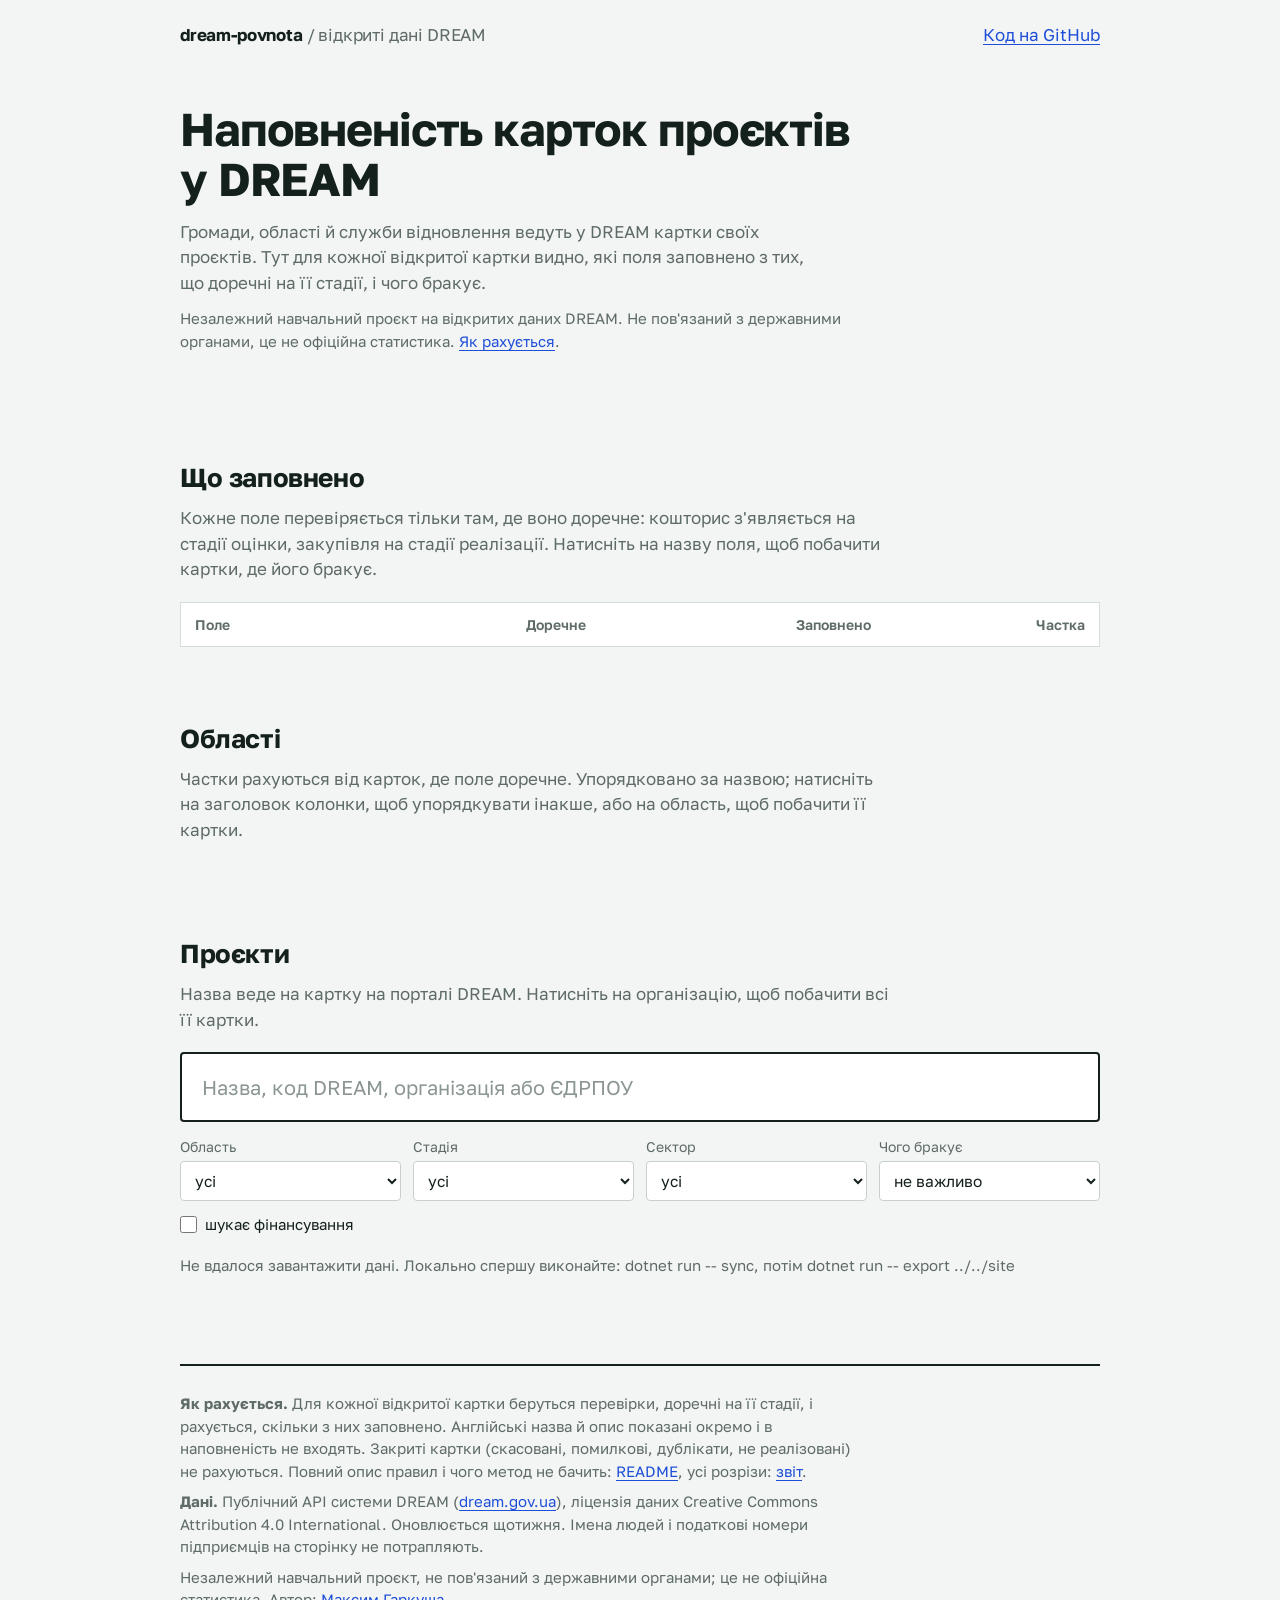
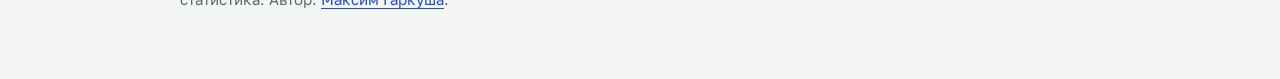
==== site/index.html @ c7560c3a "Add the page with field checks, regions and a searchable project list" ====
<!doctype html>
<html lang="uk">
<head>
<meta charset="utf-8">
<meta name="viewport" content="width=device-width, initial-scale=1">
<title>dream-povnota: наповненість карток проєктів у DREAM</title>
<meta name="description" content="Які поля заповнено в картках проєктів відновлення в системі DREAM: за стадіями, областями, секторами й організаціями. Незалежний проєкт на відкритих даних.">
<link rel="icon" href="data:image/svg+xml,%3Csvg xmlns='http://www.w3.org/2000/svg' viewBox='0 0 32 32'%3E%3Crect width='32' height='32' rx='4' fill='%2314201c'/%3E%3Crect x='5' y='9' width='22' height='4' fill='%23fff'/%3E%3Crect x='5' y='15' width='16' height='4' fill='%23fff'/%3E%3Crect x='5' y='21' width='9' height='4' fill='%23f2b705'/%3E%3C/svg%3E">
<link rel="preconnect" href="https://fonts.googleapis.com">
<link rel="preconnect" href="https://fonts.gstatic.com" crossorigin>
<link href="https://fonts.googleapis.com/css2?family=Golos+Text:wght@400;500;600;700&family=IBM+Plex+Mono:wght@400;500&display=swap" rel="stylesheet">
<style>
:root {
  --paper: #f3f5f4;
  --card: #ffffff;
  --ink: #14201c;
  --muted: #5e6b66;
  --line: #d5dbd8;
  --amber: #f2b705;
  --amber-soft: #fdf3cf;
  --blue: #1f4fd8;
  --off: #c9d0cc;
  --track: #e6eae8;
}
* { box-sizing: border-box; }
html { -webkit-text-size-adjust: 100%; }
body {
  margin: 0;
  background: var(--paper);
  color: var(--ink);
  font: 400 17px/1.5 "Golos Text", system-ui, sans-serif;
}
a { color: var(--blue); text-underline-offset: 3px; }
a:focus-visible, button:focus-visible, input:focus-visible, select:focus-visible {
  outline: 3px solid var(--blue);
  outline-offset: 2px;
}
.code { font-family: "IBM Plex Mono", ui-monospace, monospace; font-size: .92em; }
.wrap { max-width: 960px; margin: 0 auto; padding: 0 20px; }

header.top { display: flex; justify-content: space-between; align-items: baseline; padding: 22px 0 0; }
.mark { font-weight: 700; letter-spacing: -.01em; }
.mark i { font-style: normal; color: var(--muted); font-weight: 400; }

h1 { font-size: clamp(30px, 5.2vw, 46px); line-height: 1.1; letter-spacing: -.025em; font-weight: 700; margin: 56px 0 14px; max-width: 17em; }
.lead { color: var(--muted); max-width: 38em; margin: 0 0 12px; }
.note { color: var(--muted); font-size: 15px; max-width: 46em; margin: 0 0 8px; }

.link {
  font: inherit; color: var(--blue); background: none; border: 0; padding: 0; margin: 0;
  text-align: left; text-decoration: underline; text-underline-offset: 3px; cursor: pointer;
}

.figures { display: grid; grid-template-columns: repeat(4, 1fr); gap: 8px; margin: 34px 0 0; }
.figure { background: var(--card); border: 1px solid var(--line); border-radius: 4px; padding: 14px 18px; }
.figure b { display: block; font-size: 30px; line-height: 1.15; letter-spacing: -.02em; font-variant-numeric: tabular-nums; }
.figure span { color: var(--muted); font-size: 14.5px; }

.stages { margin: 22px 0 0; }
.strip { display: flex; height: 14px; border-radius: 2px; overflow: hidden; gap: 2px; }
.strip i { display: block; min-width: 3px; }
.stage-legend { display: flex; flex-wrap: wrap; gap: 6px 20px; margin: 10px 0 0; padding: 0; list-style: none; font-size: 15px; }
.stage-legend li { display: inline-flex; align-items: center; gap: 7px; }
.stage-legend .num { color: var(--muted); font-variant-numeric: tabular-nums; }
.dot { width: 11px; height: 11px; border-radius: 2px; background: var(--off); flex: none; }
.s0 { background: #9aa6a1; } .s1 { background: #6b7a74; } .s2 { background: #3e4c46; } .s3 { background: #14201c; } .s4 { background: #f2b705; }

section.block { margin: 72px 0 0; }
h2 { font-size: 26px; letter-spacing: -.015em; margin: 0 0 8px; }
section.block > p { color: var(--muted); max-width: 42em; margin: 0 0 20px; }
.tablewrap { overflow-x: auto; }
table { border-collapse: collapse; width: 100%; background: var(--card); border: 1px solid var(--line); font-size: 15.5px; }
th, td { text-align: left; padding: 11px 14px; border-bottom: 1px solid var(--line); vertical-align: top; }
th { font-weight: 600; font-size: 14px; color: var(--muted); }
td.num, th.num { text-align: right; font-variant-numeric: tabular-nums; white-space: nowrap; }
tr:last-child td { border-bottom: 0; }
tr.group th { background: var(--paper); color: var(--ink); font-size: 14px; padding-top: 9px; padding-bottom: 9px; }
tr.group th span { color: var(--muted); font-weight: 400; }
.why { color: var(--muted); font-size: 14px; margin-top: 2px; max-width: 34em; }

.share { display: flex; align-items: center; gap: 10px; justify-content: flex-end; white-space: nowrap; }
.meter { width: 120px; height: 8px; background: var(--track); border-radius: 2px; overflow: hidden; flex: none; }
.meter i { display: block; height: 100%; background: var(--ink); }
.share b { font-weight: 500; min-width: 3.4em; text-align: right; font-variant-numeric: tabular-nums; }

th.sortable { padding: 0; }
th.sortable button {
  font: inherit; color: inherit; background: none; border: 0; cursor: pointer;
  width: 100%; padding: 11px 8px; text-align: inherit;
}
th.sortable:first-child button { padding-left: 14px; }
th[aria-sort="ascending"] button::after { content: " ↑"; }
th[aria-sort="descending"] button::after { content: " ↓"; }
#regions td.num { padding-left: 8px; padding-right: 8px; }
#regions td:first-child { white-space: nowrap; }
/* на вузькому екрані таблиця прокручується, а назва області лишається на місці */
#regions td:first-child, #regions th:first-child { position: sticky; left: 0; background: var(--card); }

.search { position: relative; }
.search input {
  width: 100%;
  font: inherit;
  font-size: 20px;
  padding: 18px 20px;
  border: 2px solid var(--ink);
  border-radius: 4px;
  background: var(--card);
  color: var(--ink);
}
.search input::placeholder { color: #8b9692; }
.filters { display: grid; grid-template-columns: repeat(4, 1fr); gap: 10px 12px; margin: 14px 0 0; }
.filters label { display: grid; gap: 4px; font-size: 14px; color: var(--muted); }
.filters select {
  font: inherit; font-size: 15.5px; color: var(--ink); background: var(--card);
  border: 1px solid var(--off); border-radius: 4px; padding: 9px 10px; width: 100%;
}
.toggles { display: flex; flex-wrap: wrap; align-items: center; gap: 8px 18px; margin: 12px 0 0; font-size: 15px; }
.toggles label { display: inline-flex; gap: 8px; align-items: center; cursor: pointer; }
.toggles input { width: 17px; height: 17px; accent-color: var(--ink); margin: 0; }
.chip { display: inline-flex; align-items: center; gap: 8px; background: var(--amber-soft); border-left: 4px solid var(--amber); padding: 4px 6px 4px 10px; font-size: 15px; }
.chip button { font: inherit; background: none; border: 0; cursor: pointer; color: var(--muted); padding: 0 4px; font-size: 18px; line-height: 1; }

#status { margin: 18px 0 8px; color: var(--muted); font-size: 15px; min-height: 1.5em; }
#list td.title { width: 50%; }
#list td.title a { font-weight: 500; line-height: 1.3; }
#list .org { display: block; margin-top: 4px; font-size: 14px; color: var(--muted); }
#list .org .link { color: var(--muted); }
#list .code { color: var(--muted); font-size: 13px; white-space: nowrap; }
.tags { display: flex; flex-wrap: wrap; gap: 4px; }
.tag { background: var(--amber-soft); padding: 1px 7px; border-radius: 3px; font-size: 14px; white-space: nowrap; }
.tag.en { background: var(--track); color: var(--muted); }
.done { color: var(--muted); font-size: 14px; }
.more { margin: 14px 0 0; }
.more button {
  font: inherit; font-size: 15.5px; background: var(--card); color: var(--ink);
  border: 2px solid var(--ink); border-radius: 4px; padding: 9px 18px; cursor: pointer;
}

footer { margin: 80px 0 0; padding: 26px 0 60px; border-top: 2px solid var(--ink); color: var(--muted); font-size: 15px; }
footer p { margin: 0 0 8px; max-width: 46em; }

@media (max-width: 760px) {
  .figures { grid-template-columns: repeat(2, 1fr); }
  .filters { grid-template-columns: repeat(2, 1fr); }
  .meter { width: 64px; }
}
@media (max-width: 640px) {
  body { font-size: 16px; }
  .mark i { display: none; }
  h1 { margin-top: 40px; }
  .figure b { font-size: 25px; }
  .search input { font-size: 18px; padding: 15px 16px; }
  /* перелік проєктів на телефоні: кожен рядок стає блоком, без горизонтальної прокрутки */
  #list, #list tbody, #list tr, #list td { display: block; width: auto; }
  #list thead { display: none; }
  #list tr { border-bottom: 1px solid var(--line); padding: 12px 14px; }
  #list tr:last-child { border-bottom: 0; }
  #list td { border: 0; padding: 0; }
  #list td.title { width: auto; margin-bottom: 6px; }
  #list td.meta { display: inline; color: var(--muted); font-size: 14px; }
  #list td.meta + td.meta::before { content: " · "; }
  #list td.num { text-align: left; }
  #list td.missing { margin-top: 8px; }
  #list td.score::before { content: "заповнено "; }
  /* таблиця полів: назва з поясненням на всю ширину, числа рядком нижче */
  #checks-table thead { display: none; }
  #checks-table tr:not(.group) { display: grid; grid-template-columns: auto 1fr; gap: 6px 14px; padding: 12px 14px; border-bottom: 1px solid var(--line); }
  #checks-table td { border: 0; padding: 0; }
  #checks-table td:first-child, #checks-table td:last-child { grid-column: 1 / -1; }
  #checks-table td[data-label]::before { content: attr(data-label) " "; color: var(--muted); font-size: 14px; }
  #checks-table td.num { text-align: left; }
  #checks-table .share { justify-content: flex-start; }
  #checks-table .meter { width: 160px; }
}
</style>
</head>
<body>
<div class="wrap">

<header class="top">
  <div class="mark">dream-povnota <i>/ відкриті дані DREAM</i></div>
  <a href="https://github.com/maksym-garkusha/dream-povnota">Код на GitHub</a>
</header>

<main>
  <h1>Наповненість карток проєктів у&nbsp;DREAM</h1>
  <p class="lead">Громади, області й служби відновлення ведуть у DREAM картки своїх проєктів. Тут для кожної відкритої картки видно, які поля заповнено з тих, що доречні на її стадії, і чого бракує.</p>
  <p class="note"><span id="snapshot"></span>Незалежний навчальний проєкт на відкритих даних DREAM. Не пов'язаний з державними органами, це не офіційна статистика. <a href="https://github.com/maksym-garkusha/dream-povnota#як-рахується">Як рахується</a>.</p>

  <div class="figures" id="figures" aria-live="polite"></div>
  <div class="stages" id="stages"></div>

  <section class="block" id="checks-block">
    <h2>Що заповнено</h2>
    <p>Кожне поле перевіряється тільки там, де воно доречне: кошторис з'являється на стадії оцінки, закупівля на стадії реалізації. Натисніть на назву поля, щоб побачити картки, де його бракує.</p>
    <div class="tablewrap"><table id="checks-table">
      <thead><tr><th>Поле</th><th class="num">Доречне</th><th class="num">Заповнено</th><th class="num">Частка</th></tr></thead>
      <tbody id="checks"></tbody>
    </table></div>
  </section>

  <section class="block" id="regions-block">
    <h2>Області</h2>
    <p>Частки рахуються від карток, де поле доречне. Упорядковано за назвою; натисніть на заголовок колонки, щоб упорядкувати інакше, або на область, щоб побачити її картки.</p>
    <div class="tablewrap"><table id="regions">
      <thead><tr id="regions-head"></tr></thead>
      <tbody id="regions-body"></tbody>
    </table></div>
  </section>

  <section class="block" id="projects">
    <h2>Проєкти</h2>
    <p>Назва веде на картку на порталі DREAM. Натисніть на організацію, щоб побачити всі її картки.</p>
    <div class="search">
      <label for="q" hidden>Пошук</label>
      <input id="q" type="search" placeholder="Назва, код DREAM, організація або ЄДРПОУ" autocomplete="off" spellcheck="false" disabled>
    </div>
    <div class="filters">
      <label>Область <select id="f-region"><option value="">усі</option></select></label>
      <label>Стадія <select id="f-stage"><option value="">усі</option></select></label>
      <label>Сектор <select id="f-sector"><option value="">усі</option></select></label>
      <label>Чого бракує <select id="f-miss"><option value="">не важливо</option><option value="any">будь-чого, крім англійських полів</option></select></label>
    </div>
    <div class="toggles">
      <label><input type="checkbox" id="f-seek"> шукає фінансування</label>
      <span id="org-chip"></span>
    </div>

    <div id="status" role="status">Завантаження…</div>
    <div class="tablewrap"><table id="list" hidden>
      <thead><tr><th>Проєкт</th><th>Область</th><th>Стадія</th><th class="num">Заповнено</th><th>Бракує</th></tr></thead>
      <tbody id="rows"></tbody>
    </table></div>
    <div class="more" id="more" hidden><button type="button">Показати ще</button></div>
  </section>
</main>

<footer>
  <p><b>Як рахується.</b> Для кожної відкритої картки беруться перевірки, доречні на її стадії, і рахується, скільки з них заповнено. Англійські назва й опис показані окремо і в наповненість не входять. Закриті картки (скасовані, помилкові, дублікати, не реалізовані) не рахуються. Повний опис правил і чого метод не бачить: <a href="https://github.com/maksym-garkusha/dream-povnota#як-рахується">README</a>, усі розрізи: <a href="report.md">звіт</a>.</p>
  <p><b>Дані.</b> Публічний API системи DREAM (<a href="https://dream.gov.ua">dream.gov.ua</a>), ліцензія даних Creative Commons Attribution 4.0 International. Оновлюється щотижня. Імена людей і податкові номери підприємців на сторінку не потрапляють. <span id="generated"></span></p>
  <p>Незалежний навчальний проєкт, не пов'язаний з державними органами; це не офіційна статистика. Автор: <a href="https://github.com/maksym-garkusha">Максим Гаркуша</a>.</p>
</footer>

</div>
<script>
const DATA_VERSION = 1;
const PAGE = 50;
const PORTAL = 'https://dream.gov.ua/ua/project/';
// короткі позначки для колонки «Бракує»
const SHORT = {
  description: 'опис', location: 'місце', sector: 'сектор', documents: 'документи',
  duration: 'тривалість', purpose: 'мета', cost: 'кошторис', funding: 'джерело фінансування',
  procurement: 'закупівля', fresh: 'не оновлювалась рік', 'title-en': 'назва', 'description-en': 'опис'
};
const REGION_COLUMNS = ['sector', 'cost', 'funding', 'procurement', 'fresh', 'title-en'];
const REGION_SHORT = { sector: 'Сектор', cost: 'Кошторис', funding: 'Джерело фін.', procurement: 'Закупівля', fresh: 'Оновлення', 'title-en': 'Назва англ.' };

const $ = id => document.getElementById(id);
const input = $('q'), statusLine = $('status');
const filters = { region: $('f-region'), stage: $('f-stage'), sector: $('f-sector'), miss: $('f-miss') };
let D, projects = [], scoreMask = 0, checkIndex = {};
let state = {}, found = [], shown = 0;
let regionSort = { key: 'name', dir: 1 };

function esc(value) {
  return String(value ?? '').replace(/[&<>"]/g, ch => ({ '&': '&amp;', '<': '&lt;', '>': '&gt;', '"': '&quot;' }[ch]));
}
function num(n) { return n.toLocaleString('uk-UA'); }
function pct(x) { return (x * 100).toFixed(1).replace('.', ',') + '%'; }
function date(iso) { return iso ? iso.slice(0, 10).split('-').reverse().join('.') : ''; }
function bits(n) { let c = 0; for (; n; n &= n - 1) c++; return c; }
// регістр і апострофи (’ ʼ ' `) не впливають на пошук
function norm(text) {
  return String(text).toLowerCase().replace(/['’ʼ‘`]/g, '').replace(/\s+/g, ' ').trim();
}
function fullCode(code) { return code.startsWith('DREAM') ? code : 'DREAM-UA-' + code; }
function shortRegion(title) { return title.replace(/ область$/, '').replace('Автономна Республіка', 'АР'); }

function orgKey(i) { return D.orgs[i][0] || 'i' + i; }

// ---- стан у адресі: #q=...&region=74&stage=impl&sector=E&miss=cost&org=04412567&seek=1
const KEYS = ['q', 'region', 'stage', 'sector', 'miss', 'org', 'seek'];
function readHash() {
  const params = new URLSearchParams(location.hash.slice(1));
  const s = {};
  KEYS.forEach(k => { s[k] = params.get(k) || ''; });
  return s;
}
function writeHash() {
  const params = new URLSearchParams();
  KEYS.forEach(k => { if (state[k]) params.set(k, state[k]); });
  const hash = params.toString();
  history.replaceState(null, '', hash ? '#' + hash : location.pathname + location.search);
}

function matches(p, s, orgIndex) {
  if (s.region && D.regions[p.region].k !== s.region) return false;
  if (s.stage && D.stages[p.stage].k !== s.stage) return false;
  if (s.sector && D.sectors[p.sector].k !== s.sector) return false;
  if (s.seek && !p.seek) return false;
  if (orgIndex !== null && p.org !== orgIndex) return false;
  if (s.miss) {
    const missing = p.app & ~p.fil;
    if (s.miss === 'any') { if (!(missing & scoreMask)) return false; }
    else if (!(missing & (1 << checkIndex[s.miss]))) return false;
  }
  return true;
}

function filter() {
  const q = norm(state.q);
  let orgIndex = null;
  if (state.org) {
    orgIndex = state.org.startsWith('i') ? Number(state.org.slice(1)) : D.orgs.findIndex(o => o[0] === state.org);
    if (!(orgIndex >= 0 && orgIndex < D.orgs.length)) orgIndex = -1;
  }
  return projects.filter(p => matches(p, state, orgIndex) && (!q || p.key.includes(q)));
}

// англійські поля бракує майже в усіх картках, тому вони однією приглушеною позначкою
function missingTags(p) {
  const tags = [], english = [];
  D.checks.forEach((c, i) => {
    if (!(p.app >> i & 1) || (p.fil >> i & 1)) return;
    if (c.score) tags.push(`<span class="tag">${esc(SHORT[c.c] || c.t)}</span>`);
    else english.push(SHORT[c.c] || c.t);
  });
  if (english.length) tags.push(`<span class="tag en">англ.: ${esc(english.join(', '))}</span>`);
  return tags.length ? `<span class="tags">${tags.join('')}</span>` : '<span class="done">усе заповнено</span>';
}

function row(p) {
  const org = D.orgs[p.org];
  const code = fullCode(p.code);
  return `<tr><td class="title"><a href="${PORTAL}${esc(code)}/profile" target="_blank" rel="noopener">${esc(p.title || code)}</a>` +
    `<span class="org"><button type="button" class="link" data-org="${esc(orgKey(p.org))}">${esc(org[1])}</button>` +
    `${org[0] ? ` <span class="code">${esc(org[0])}</span>` : ''}</span></td>` +
    `<td class="meta">${esc(shortRegion(D.regions[p.region].t))}</td>` +
    `<td class="meta">${esc(D.stages[p.stage].t)}</td>` +
    `<td class="num meta score">${bits(p.fil & scoreMask)} з ${bits(p.app & scoreMask)}</td>` +
    `<td class="missing">${missingTags(p)}</td></tr>`;
}

function renderList(reset) {
  if (reset) { found = filter(); shown = 0; $('rows').innerHTML = ''; }
  const next = found.slice(shown, shown + PAGE);
  $('rows').insertAdjacentHTML('beforeend', next.map(row).join(''));
  shown += next.length;
  $('list').hidden = found.length === 0;
  $('more').hidden = shown >= found.length;
  statusLine.textContent = found.length === 0
    ? 'Нічого не знайдено. Спробуйте частину назви або приберіть якийсь фільтр.'
    : found.length === projects.length
      ? `Усі ${num(found.length)} відкритих проєктів, показано ${num(shown)}.`
      : `Знайдено ${num(found.length)}, показано ${num(shown)}.`;
}

function renderOrgChip() {
  const chip = $('org-chip');
  if (!state.org) { chip.innerHTML = ''; return; }
  const i = state.org.startsWith('i') ? Number(state.org.slice(1)) : D.orgs.findIndex(o => o[0] === state.org);
  const name = D.orgs[i] ? D.orgs[i][1] : state.org;
  chip.innerHTML = `<span class="chip">Організація: ${esc(name)} <button type="button" aria-label="Прибрати фільтр за організацією">×</button></span>`;
  chip.querySelector('button').addEventListener('click', () => update({ org: '' }));
}

function syncControls() {
  input.value = state.q;
  Object.entries(filters).forEach(([k, el]) => { el.value = state[k]; if (el.value !== state[k]) { el.value = ''; state[k] = ''; } });
  $('f-seek').checked = !!state.seek;
  renderOrgChip();
}

function update(change, { scroll } = {}) {
  Object.assign(state, change);
  syncControls();
  writeHash();
  renderList(true);
  if (scroll) $('projects').scrollIntoView({ behavior: 'smooth', block: 'start' });
}

// ---- верхні блоки
function renderFigures() {
  const c = D.counts;
  const fig = (value, label) => `<div class="figure"><b>${value}</b><span>${label}</span></div>`;
  $('figures').innerHTML =
    fig(num(c.open), 'відкритих проєктів') +
    fig(pct(D.all.avg), 'середня наповненість') +
    fig(num(c.orgs), 'організацій ведуть картки') +
    fig(num(c.seeking), `шукають фінансування, з них ${num(c.seekingEn)} з назвою англійською`);

  const total = D.stages.reduce((s, x) => s + x.n, 0);
  $('stages').innerHTML =
    `<div class="strip" aria-hidden="true">${D.stages.map((s, i) => `<i class="s${i}" style="flex:${s.n / total}"></i>`).join('')}</div>` +
    `<ul class="stage-legend">${D.stages.map((s, i) =>
      `<li><span class="dot s${i}"></span><button type="button" class="link" data-stage="${s.k}">${esc(s.t)}</button> <span class="num">${num(s.n)}</span></li>`).join('')}</ul>`;
}

function shareCell(tally) {
  if (!tally[0]) return '<td class="num"></td>';
  const share = tally[1] / tally[0];
  return `<td class="num"><span class="share"><span class="meter" aria-hidden="true"><i style="width:${(share * 100).toFixed(1)}%"></i></span><b>${pct(share)}</b></span></td>`;
}

function stageRange(c) {
  const title = k => (D.stages.find(s => s.k === k) || {}).t || k;
  const range = c.from === 'idea' && c.until === 'done' ? 'На всіх стадіях'
    : c.from === c.until ? `Тільки на стадії «${title(c.from)}»`
    : `Зі стадії «${title(c.from)}»`;
  return range + (c.if ? `, ${c.if}` : '') + '.';
}

function renderChecks() {
  let html = '', group = '';
  D.checks.forEach((c, i) => {
    if (c.g !== group) {
      group = c.g;
      html += `<tr class="group"><th colspan="4">${esc(group)}${c.score ? '' : ' <span>не входить у наповненість</span>'}</th></tr>`;
    }
    const t = D.all.c[i];
    html += `<tr><td><button type="button" class="link" data-miss="${c.c}">${esc(c.t)}</button>` +
      `<div class="why">${esc(stageRange(c))} ${esc(c.why)}</div></td>` +
      `<td class="num" data-label="доречне">${num(t[0])}</td><td class="num" data-label="заповнено">${num(t[1])}</td>${shareCell(t)}</tr>`;
  });
  $('checks').innerHTML = html;
}

function regionValue(r, key) {
  if (key === 'name') return r.t;
  if (key === 'n') return r.n;
  if (key === 'avg') return r.avg;
  const t = r.c[checkIndex[key]];
  return t[0] ? t[1] / t[0] : -1;
}

function renderRegions() {
  const columns = [['name', 'Область'], ['n', 'Проєктів'], ['avg', 'Наповненість'], ...REGION_COLUMNS.map(c => [c, REGION_SHORT[c]])];
  $('regions-head').innerHTML = columns.map(([key, title]) => {
    const sort = regionSort.key === key ? (regionSort.dir > 0 ? 'ascending' : 'descending') : 'none';
    return `<th class="sortable${key === 'name' ? '' : ' num'}" aria-sort="${sort}"><button type="button" data-sort="${key}">${title}</button></th>`;
  }).join('');

  const special = r => r.k === 'multi' || r.k === 'none' ? 1 : 0;
  const rows = D.regions.slice().sort((a, b) => {
    if (regionSort.key === 'name') return special(a) - special(b) || regionSort.dir * a.t.localeCompare(b.t, 'uk');
    return regionSort.dir * (regionValue(a, regionSort.key) - regionValue(b, regionSort.key)) || a.t.localeCompare(b.t, 'uk');
  });
  $('regions-body').innerHTML = rows.map(r =>
    `<tr><td><button type="button" class="link" data-region="${r.k}">${esc(shortRegion(r.t))}</button></td>` +
    `<td class="num">${num(r.n)}</td><td class="num">${pct(r.avg)}</td>` +
    REGION_COLUMNS.map(c => { const t = r.c[checkIndex[c]]; return `<td class="num">${t[0] ? pct(t[1] / t[0]) : ''}</td>`; }).join('') +
    '</tr>').join('');
}

function fillFilters() {
  const options = (items, value, text) => items.map(x => `<option value="${esc(value(x))}">${esc(text(x))}</option>`).join('');
  filters.region.insertAdjacentHTML('beforeend', options(D.regions, r => r.k, r => r.t));
  filters.stage.insertAdjacentHTML('beforeend', options(D.stages, s => s.k, s => s.t));
  filters.sector.insertAdjacentHTML('beforeend', options(D.sectors, s => s.k, s => s.t));
  filters.miss.insertAdjacentHTML('beforeend', options(D.checks, c => c.c, c => c.t));
}

function load(data) {
  if (data.v !== DATA_VERSION) throw new Error('version');
  D = data;
  D.checks.forEach((c, i) => { checkIndex[c.c] = i; if (c.score) scoreMask |= 1 << i; });
  projects = D.p.map(p => {
    const org = D.orgs[p[2]];
    return {
      code: p[0], title: p[1], org: p[2], region: p[3], stage: p[4], sector: p[5], updated: p[6],
      app: p[7], fil: p[8], seek: p[9] === 1,
      key: norm([p[1], fullCode(p[0]), org[1], org[0] || ''].join(' '))
    };
  });
  $('snapshot').textContent = `Зріз від ${date(D.generated)}. `;
  $('generated').textContent = `Дані на ${date(D.generated)}.`;
  renderFigures();
  renderChecks();
  renderRegions();
  fillFilters();
  input.disabled = false;
  state = readHash();
  syncControls();
  renderList(true);
}

// ---- події
let timer;
input.addEventListener('input', () => {
  clearTimeout(timer);
  timer = setTimeout(() => update({ q: input.value.trim() }), 150);
});
Object.entries(filters).forEach(([k, el]) => el.addEventListener('change', () => update({ [k]: el.value })));
$('f-seek').addEventListener('change', e => update({ seek: e.target.checked ? '1' : '' }));
$('more').querySelector('button').addEventListener('click', () => renderList(false));
document.addEventListener('click', e => {
  const b = e.target.closest('button[data-miss], button[data-region], button[data-stage], button[data-org], button[data-sort]');
  if (!b) return;
  if (b.dataset.sort) {
    const key = b.dataset.sort;
    regionSort = regionSort.key === key ? { key, dir: -regionSort.dir } : { key, dir: 1 };
    renderRegions();
    $('regions-head').querySelector(`[data-sort="${key}"]`).focus();
    return;
  }
  if (b.dataset.miss) update({ miss: b.dataset.miss }, { scroll: true });
  else if (b.dataset.region) update({ region: b.dataset.region }, { scroll: true });
  else if (b.dataset.stage) update({ stage: b.dataset.stage }, { scroll: true });
  else if (b.dataset.org) update({ org: b.dataset.org }, { scroll: true });
});
window.addEventListener('hashchange', () => { if (D) { state = readHash(); syncControls(); renderList(true); } });

fetch('data.json')
  .then(response => { if (!response.ok) throw new Error(response.status); return response.json(); })
  .then(load)
  .catch(() => {
    statusLine.textContent = 'Не вдалося завантажити дані. Локально спершу виконайте: dotnet run -- sync, потім dotnet run -- export ../../site';
  });
</script>
</body>
</html>
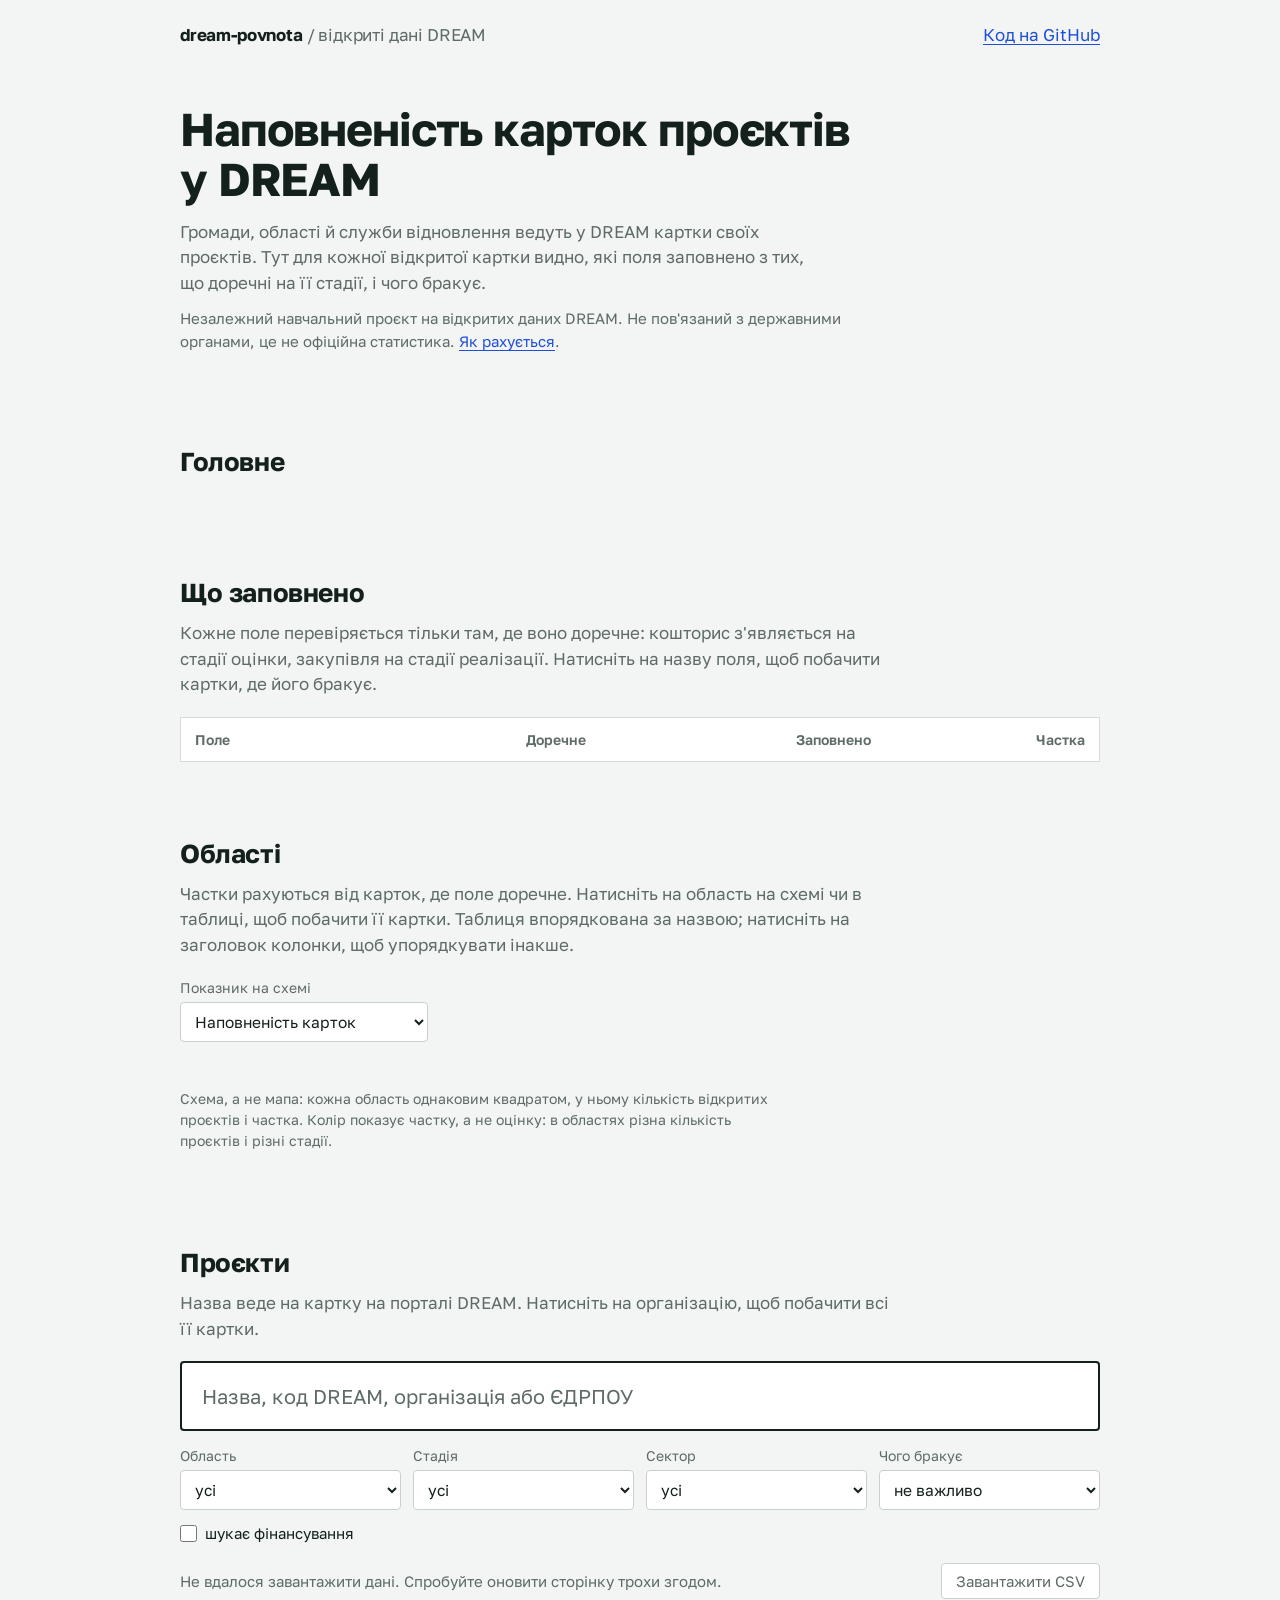
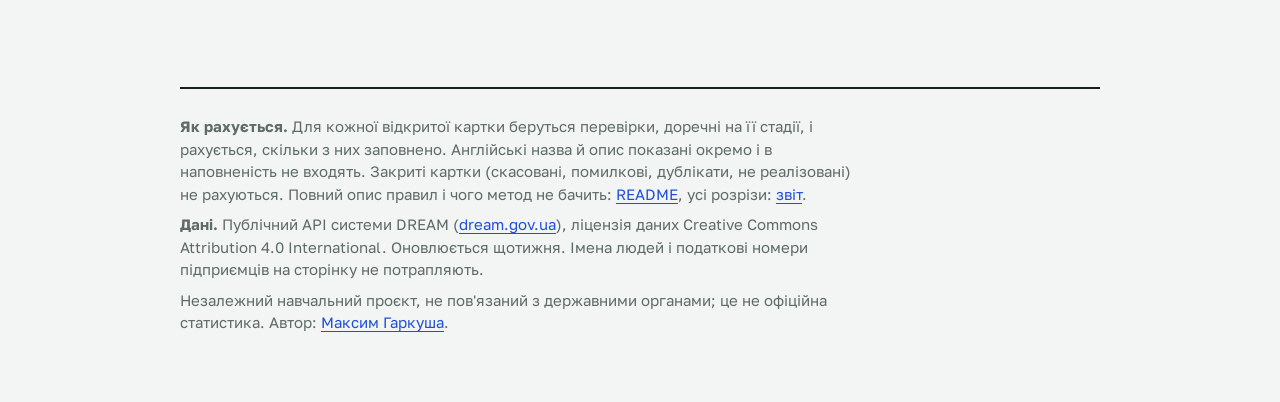
==== commit 6facdb3f: "Add key findings, a region tile map and CSV download to the page" ====
--- a/site/index.html
+++ b/site/index.html
@@ -107,7 +107,7 @@
   background: var(--card);
   color: var(--ink);
 }
-.search input::placeholder { color: #8b9692; }
+.search input::placeholder { color: var(--muted); }
 .filters { display: grid; grid-template-columns: repeat(4, 1fr); gap: 10px 12px; margin: 14px 0 0; }
 .filters label { display: grid; gap: 4px; font-size: 14px; color: var(--muted); }
 .filters select {
@@ -136,11 +136,64 @@
   border: 2px solid var(--ink); border-radius: 4px; padding: 9px 18px; cursor: pointer;
 }
 
+/* «Головне»: короткі висновки з числами, кожен веде до своїх карток */
+#insights-block { margin-top: 56px; }
+.insights { display: grid; grid-template-columns: repeat(2, 1fr); gap: 8px; }
+.insight { background: var(--card); border: 1px solid var(--line); border-left: 4px solid var(--amber); border-radius: 4px; padding: 14px 18px 16px; display: flex; flex-direction: column; gap: 4px; }
+.insight b { font-size: 28px; line-height: 1.15; letter-spacing: -.02em; font-variant-numeric: tabular-nums; }
+.insight b small { font-size: 15px; font-weight: 400; color: var(--muted); letter-spacing: 0; margin-left: 6px; }
+.insight h3 { font-size: 16.5px; margin: 2px 0 0; line-height: 1.3; }
+.insight p { margin: 0; color: var(--muted); font-size: 15px; }
+.insight .link { margin-top: auto; padding-top: 8px; font-size: 15.5px; }
+.scope { color: var(--muted); font-size: 15px; margin: 0 0 14px; }
+
+/* картограма: кожна область однаковий квадрат, розміщений приблизно як на мапі */
+.map-controls { display: flex; flex-wrap: wrap; align-items: end; gap: 10px 20px; margin: 0 0 14px; }
+.map-controls label { display: grid; gap: 4px; font-size: 14px; color: var(--muted); }
+.map-controls select {
+  font: inherit; font-size: 15.5px; color: var(--ink); background: var(--card);
+  border: 1px solid var(--off); border-radius: 4px; padding: 9px 10px; min-width: 16em;
+}
+.tilemap { display: grid; grid-template-columns: repeat(9, 1fr); gap: 3px; max-width: 860px; }
+.tile {
+  aspect-ratio: 1; min-width: 0; margin: 0; padding: 5px 6px; border: 0; border-radius: 3px; cursor: pointer;
+  font: inherit; text-align: left; display: flex; flex-direction: column; justify-content: space-between;
+  background: var(--track); color: var(--ink); overflow: hidden;
+}
+.tile .name { font-size: 11.5px; font-weight: 600; line-height: 1.15; overflow-wrap: anywhere; }
+.tile .tiny, .tile .short-share { display: none; }
+.tile .count { font-size: 11.5px; opacity: .85; font-variant-numeric: tabular-nums; }
+.tile .share-val { font-size: 14.5px; font-weight: 600; line-height: 1.1; font-variant-numeric: tabular-nums; }
+.tile.few { background: var(--card); border: 1px dashed var(--off); color: var(--muted); }
+.tile.few .share-val { font-size: 11.5px; font-weight: 400; line-height: 1.15; }
+.tile.dark { color: #fff; }
+.tile[aria-pressed="true"] { outline: 3px solid var(--amber); outline-offset: 1px; }
+.tile:hover { box-shadow: inset 0 0 0 2px var(--ink); }
+.tile:focus-visible { outline: 3px solid var(--blue); outline-offset: 2px; }
+.q0 { background: #cde2fb; } .q1 { background: #9ec5f4; } .q2 { background: #5598e7; } .q3 { background: #256abf; } .q4 { background: #104281; }
+.legend { display: flex; flex-wrap: wrap; align-items: center; gap: 6px 14px; margin: 12px 0 0; padding: 0; list-style: none; font-size: 14px; color: var(--muted); }
+.legend li { display: inline-flex; align-items: center; gap: 6px; font-variant-numeric: tabular-nums; }
+.legend .sw { width: 16px; height: 12px; border-radius: 2px; flex: none; }
+.legend .sw.few { background: var(--card); border: 1px dashed var(--off); }
+.map-extra { margin: 12px 0 0; font-size: 15px; color: var(--muted); }
+.map-note { margin: 6px 0 26px; font-size: 14px; color: var(--muted); max-width: 46em; }
+
+.listbar { display: flex; flex-wrap: wrap; justify-content: space-between; align-items: center; gap: 6px 16px; margin: 18px 0 8px; }
+.listbar #status { margin: 0; }
+.download {
+  font: inherit; font-size: 15px; background: var(--card); color: var(--ink);
+  border: 1px solid var(--ink); border-radius: 4px; padding: 6px 14px; cursor: pointer; white-space: nowrap;
+}
+.download:disabled { color: var(--muted); border-color: var(--off); cursor: default; }
+
 footer { margin: 80px 0 0; padding: 26px 0 60px; border-top: 2px solid var(--ink); color: var(--muted); font-size: 15px; }
 footer p { margin: 0 0 8px; max-width: 46em; }
 
 @media (max-width: 760px) {
   .figures { grid-template-columns: repeat(2, 1fr); }
+  .insights { grid-template-columns: 1fr; }
+  .tile { padding: 4px 5px; }
+  .tile .count { display: none; }
   .filters { grid-template-columns: repeat(2, 1fr); }
   .meter { width: 64px; }
 }
@@ -161,7 +214,17 @@
   #list td.meta + td.meta::before { content: " · "; }
   #list td.num { text-align: left; }
   #list td.missing { margin-top: 8px; }
-  #list td.score::before { content: "заповнено "; }
+  #list td.meta + td.meta.score::before { content: " · заповнено "; }
+  .insight b small { display: block; margin: 2px 0 0; }
+  /* картограма на телефоні: квадрати дрібні, тому коротка позначка і ціла частка */
+  .tilemap { gap: 2px; }
+  .tile { padding: 3px; align-items: center; justify-content: center; gap: 1px; text-align: center; }
+  .tile .name, .tile .share-val { display: none; }
+  .tile .tiny { display: block; font-size: 10px; font-weight: 600; line-height: 1.1; }
+  .tile .short-share { display: block; font-size: 11px; font-weight: 600; font-variant-numeric: tabular-nums; }
+  .tile.few .short-share { font-size: 9px; font-weight: 400; }
+  .map-controls select { min-width: 0; width: 100%; }
+  .map-controls label { width: 100%; }
   /* таблиця полів: назва з поясненням на всю ширину, числа рядком нижче */
   #checks-table thead { display: none; }
   #checks-table tr:not(.group) { display: grid; grid-template-columns: auto 1fr; gap: 6px 14px; padding: 12px 14px; border-bottom: 1px solid var(--line); }
@@ -190,6 +253,12 @@
   <div class="figures" id="figures" aria-live="polite"></div>
   <div class="stages" id="stages"></div>
 
+  <section class="block" id="insights-block">
+    <h2>Головне</h2>
+    <p class="scope" id="insights-scope"></p>
+    <div class="insights" id="insights"></div>
+  </section>
+
   <section class="block" id="checks-block">
     <h2>Що заповнено</h2>
     <p>Кожне поле перевіряється тільки там, де воно доречне: кошторис з'являється на стадії оцінки, закупівля на стадії реалізації. Натисніть на назву поля, щоб побачити картки, де його бракує.</p>
@@ -201,7 +270,14 @@
 
   <section class="block" id="regions-block">
     <h2>Області</h2>
-    <p>Частки рахуються від карток, де поле доречне. Упорядковано за назвою; натисніть на заголовок колонки, щоб упорядкувати інакше, або на область, щоб побачити її картки.</p>
+    <p>Частки рахуються від карток, де поле доречне. Натисніть на область на схемі чи в таблиці, щоб побачити її картки. Таблиця впорядкована за назвою; натисніть на заголовок колонки, щоб упорядкувати інакше.</p>
+    <div class="map-controls">
+      <label>Показник на схемі <select id="map-metric"><option value="avg">Наповненість карток</option></select></label>
+    </div>
+    <div class="tilemap" id="tilemap" role="group" aria-label="Області на схемі, приблизно як на мапі"></div>
+    <ul class="legend" id="map-legend"></ul>
+    <p class="map-extra" id="map-extra"></p>
+    <p class="map-note">Схема, а не мапа: кожна область однаковим квадратом, у ньому кількість відкритих проєктів і частка. Колір показує частку, а не оцінку: в областях різна кількість проєктів і різні стадії.</p>
     <div class="tablewrap"><table id="regions">
       <thead><tr id="regions-head"></tr></thead>
       <tbody id="regions-body"></tbody>
@@ -212,8 +288,7 @@
     <h2>Проєкти</h2>
     <p>Назва веде на картку на порталі DREAM. Натисніть на організацію, щоб побачити всі її картки.</p>
     <div class="search">
-      <label for="q" hidden>Пошук</label>
-      <input id="q" type="search" placeholder="Назва, код DREAM, організація або ЄДРПОУ" autocomplete="off" spellcheck="false" disabled>
+      <input id="q" type="search" aria-label="Пошук проєктів" placeholder="Назва, код DREAM, організація або ЄДРПОУ" autocomplete="off" spellcheck="false" disabled>
     </div>
     <div class="filters">
       <label>Область <select id="f-region"><option value="">усі</option></select></label>
@@ -226,7 +301,10 @@
       <span id="org-chip"></span>
     </div>
 
-    <div id="status" role="status">Завантаження…</div>
+    <div class="listbar">
+      <div id="status" role="status">Завантаження…</div>
+      <button type="button" class="download" id="csv" disabled>Завантажити CSV</button>
+    </div>
     <div class="tablewrap"><table id="list" hidden>
       <thead><tr><th>Проєкт</th><th>Область</th><th>Стадія</th><th class="num">Заповнено</th><th>Бракує</th></tr></thead>
       <tbody id="rows"></tbody>
@@ -277,6 +355,12 @@
 function shortRegion(title) { return title.replace(/ область$/, '').replace('Автономна Республіка', 'АР'); }
 
 function orgKey(i) { return D.orgs[i][0] || 'i' + i; }
+function portalUrl(code) { return PORTAL + encodeURIComponent(code) + '/profile'; }
+// 1 проєкт, 2 проєкти, 5 проєктів
+function plural(n, one, few, many) {
+  const d = n % 10, h = n % 100;
+  return d === 1 && h !== 11 ? one : d >= 2 && d <= 4 && (h < 12 || h > 14) ? few : many;
+}
 
 // ---- стан у адресі: #q=...&region=74&stage=impl&sector=E&miss=cost&org=04412567&seek=1
 const KEYS = ['q', 'region', 'stage', 'sector', 'miss', 'org', 'seek'];
@@ -332,7 +416,7 @@
 function row(p) {
   const org = D.orgs[p.org];
   const code = fullCode(p.code);
-  return `<tr><td class="title"><a href="${PORTAL}${esc(code)}/profile" target="_blank" rel="noopener">${esc(p.title || code)}</a>` +
+  return `<tr><td class="title"><a href="${esc(portalUrl(code))}" target="_blank" rel="noopener">${esc(p.title || code)}</a>` +
     `<span class="org"><button type="button" class="link" data-org="${esc(orgKey(p.org))}">${esc(org[1])}</button>` +
     `${org[0] ? ` <span class="code">${esc(org[0])}</span>` : ''}</span></td>` +
     `<td class="meta">${esc(shortRegion(D.regions[p.region].t))}</td>` +
@@ -348,6 +432,8 @@
   shown += next.length;
   $('list').hidden = found.length === 0;
   $('more').hidden = shown >= found.length;
+  $('csv').disabled = found.length === 0;
+  $('csv').textContent = found.length ? `Завантажити CSV (${num(found.length)})` : 'Завантажити CSV';
   statusLine.textContent = found.length === 0
     ? 'Нічого не знайдено. Спробуйте частину назви або приберіть якийсь фільтр.'
     : found.length === projects.length
@@ -371,11 +457,17 @@
   renderOrgChip();
 }
 
+function refresh() {
+  syncControls();
+  renderList(true);
+  renderInsights();
+  renderMap();
+}
+
 function update(change, { scroll } = {}) {
   Object.assign(state, change);
-  syncControls();
+  refresh();
   writeHash();
-  renderList(true);
   if (scroll) $('projects').scrollIntoView({ behavior: 'smooth', block: 'start' });
 }
 
@@ -393,7 +485,165 @@
   $('stages').innerHTML =
     `<div class="strip" aria-hidden="true">${D.stages.map((s, i) => `<i class="s${i}" style="flex:${s.n / total}"></i>`).join('')}</div>` +
     `<ul class="stage-legend">${D.stages.map((s, i) =>
-      `<li><span class="dot s${i}"></span><button type="button" class="link" data-stage="${s.k}">${esc(s.t)}</button> <span class="num">${num(s.n)}</span></li>`).join('')}</ul>`;
+      `<li><span class="dot s${i}"></span><button type="button" class="link" data-stage="${esc(s.k)}">${esc(s.t)}</button> <span class="num">${num(s.n)}</span></li>`).join('')}</ul>`;
+}
+
+// ---- «Головне»: кожен висновок це фільтр переліку, і число рахується тим самим фільтром,
+// тож після «Показати ці картки» у переліку рівно стільки карток
+const INSIGHTS = [
+  {
+    title: 'Рік без оновлень',
+    text: 'Проєкти в реалізації, де вже є фінансування або закупівля, а картку не змінювали понад рік.',
+    show: { miss: 'fresh' }, base: { applies: 'fresh' },
+    of: n => `з ${num(n)} ${plural(n, 'такого проєкту', 'таких проєктів', 'таких проєктів')} у реалізації`
+  },
+  {
+    title: 'Закупівля є, джерела фінансування немає',
+    text: 'У картці заведено закупівлю чи договір, але не вказано жодного джерела фінансування.',
+    show: { miss: 'funding' }, base: { applies: 'funding' },
+    of: n => `з ${num(n)} ${plural(n, 'проєкту', 'проєктів', 'проєктів')} із закупівлею`
+  },
+  {
+    title: 'Без сектору',
+    text: 'У картці немає коду сектору, тож проєкт не потрапляє в розрізи на зразок «скільки в освіті».',
+    show: { miss: 'sector' }, base: {},
+    of: n => `з ${num(n)} ${plural(n, 'відкритої картки', 'відкритих карток', 'відкритих карток')}`
+  },
+  {
+    title: 'Шукають фінансування, назви англійською немає',
+    text: 'Схвалені проєкти без грошей і закупівель. Англійську назву бачать іноземні донори.',
+    show: { seek: '1', miss: 'title-en' }, base: { seek: '1' },
+    of: n => `з ${num(n)}, що шукають фінансування`
+  }
+];
+const NO_FILTERS = { q: '', stage: '', sector: '', miss: '', org: '', seek: '' };
+
+function renderInsights() {
+  const region = state.region;
+  const inRegion = region ? projects.filter(p => D.regions[p.region].k === region) : projects;
+  $('insights').innerHTML = INSIGHTS.map((insight, i) => {
+    const s = { ...NO_FILTERS, ...insight.show };
+    const count = inRegion.filter(p => matches(p, s, null)).length;
+    const base = inRegion.filter(p =>
+      (!insight.base.applies || p.app >> checkIndex[insight.base.applies] & 1) && (!insight.base.seek || p.seek)).length;
+    return `<div class="insight"><b>${num(count)}<small>${esc(insight.of(base))}</small></b>` +
+      `<h3>${esc(insight.title)}</h3><p>${esc(insight.text)}</p>` +
+      (count ? `<button type="button" class="link" data-insight="${i}">Показати ці картки</button>` : '') + '</div>';
+  }).join('');
+  const r = region && D.regions.find(x => x.k === region);
+  $('insights-scope').innerHTML = r
+    ? `Область: ${esc(r.t)}. <button type="button" class="link" data-region="">Показати по всіх областях</button>`
+    : 'По всіх відкритих картках. Кнопка під числом показує ці картки в переліку нижче; область можна вибрати на схемі.';
+}
+
+// ---- картограма областей: [код КАТОТТГ, рядок, колонка, назва на плитці, позначка для телефона]
+const TILES = [
+  ['07', 0, 1, 'Волинська', 'Вол'], ['56', 0, 2, 'Рівнен\u00adська', 'Рів'], ['18', 0, 3, 'Жито\u00adмирська', 'Жит'],
+  ['32', 0, 4, 'Київська', 'Кщ'], ['74', 0, 5, 'Черні\u00adгівська', 'Чнг'], ['59', 0, 6, 'Сумська', 'Сум'],
+  ['46', 1, 1, 'Львівська', 'Льв'], ['61', 1, 2, 'Терно\u00adпільська', 'Тер'], ['68', 1, 3, 'Хмель\u00adницька', 'Хм'],
+  ['80', 1, 4, 'Київ', 'Київ'], ['71', 1, 5, 'Черка\u00adська', 'Чрк'], ['53', 1, 6, 'Полтав\u00adська', 'Пол'],
+  ['63', 1, 7, 'Харків\u00adська', 'Хар'], ['44', 1, 8, 'Луган\u00adська', 'Луг'],
+  ['21', 2, 0, 'Закар\u00adпатська', 'Зак'], ['26', 2, 1, 'Івано-Фран\u00adківська', 'І-Ф'], ['73', 2, 2, 'Черні\u00adвецька', 'Чнв'],
+  ['05', 2, 3, 'Вінниць\u00adка', 'Він'], ['35', 2, 4, 'Кірово\u00adградська', 'Кір'], ['12', 2, 6, 'Дніпро\u00adпетров\u00adська', 'Дні'],
+  ['14', 2, 7, 'Донецька', 'Дон'],
+  ['51', 3, 3, 'Одеська', 'Од'], ['48', 3, 4, 'Микола\u00adївська', 'Мик'], ['65', 3, 5, 'Херсон\u00adська', 'Хер'], ['23', 3, 6, 'Запо\u00adрізька', 'Зап'],
+  ['85', 4, 4, 'Севасто\u00adполь', 'Сев'], ['01', 4, 5, 'Крим', 'Крим']
+];
+// менше карток, де показник доречний, і частка нічого не каже
+const MAP_MIN = 20;
+let mapMetric = 'avg';
+
+// [частка або null, від скількох карток вона рахується]
+function regionMetric(r) {
+  if (!r) return [null, 0];
+  if (mapMetric === 'avg') return [r.n ? r.avg : null, r.n];
+  const t = r.c[checkIndex[mapMetric]];
+  return [t[0] ? t[1] / t[0] : null, t[0]];
+}
+
+function renderMap() {
+  const byKey = Object.fromEntries(D.regions.map(r => [r.k, r]));
+  const metricTitle = mapMetric === 'avg' ? 'наповненість' : D.checks[checkIndex[mapMetric]].t.toLowerCase();
+  const values = TILES.map(([k]) => regionMetric(byKey[k])).filter(([v, n]) => v !== null && n >= MAP_MIN).map(([v]) => v);
+  const min = Math.min(...values), max = Math.max(...values);
+  const bin = v => max - min < 1e-9 ? 2 : Math.min(4, Math.floor((v - min) / (max - min) * 5));
+
+  $('tilemap').innerHTML = TILES.map(([k, row, col, name, tiny]) => {
+    const r = byKey[k], n = r ? r.n : 0;
+    const [v, base] = regionMetric(r);
+    const few = v === null || base < MAP_MIN;
+    const title = r ? r.t : (k === '85' ? 'місто Севастополь' : k);
+    const projectsText = `${num(n)} ${plural(n, 'відкритий проєкт', 'відкриті проєкти', 'відкритих проєктів')}`;
+    const label = `${title}: ${projectsText}; ${few ? 'замало проєктів, щоб рахувати частку' : `${metricTitle} ${pct(v)}`}.` +
+      (n ? ' Показати картки області.' : '');
+    const cls = few ? 'few' : `q${bin(v)}${bin(v) >= 3 ? ' dark' : ''}`;
+    return `<button type="button" class="tile ${cls}" style="grid-row:${row + 1};grid-column:${col + 1}"` +
+      ` data-region="${n ? esc(k) : ''}" aria-pressed="${state.region === k}" aria-label="${esc(label)}" title="${esc(label)}"${n ? '' : ' disabled'}>` +
+      `<span class="name">${esc(name)}</span><span class="tiny">${esc(tiny)}</span>` +
+      `<span class="count">${num(n)}</span>` +
+      `<span class="share-val">${few ? 'замало проєктів' : pct(v)}</span>` +
+      `<span class="short-share">${few ? 'мало' : Math.round(v * 100) + '%'}</span></button>`;
+  }).join('');
+
+  const legend = [];
+  if (values.length) {
+    const step = (max - min) / 5;
+    for (let i = 0; i < 5; i++) {
+      if (max - min < 1e-9 && i !== 2) continue;
+      const from = max - min < 1e-9 ? min : min + step * i, to = max - min < 1e-9 ? max : min + step * (i + 1);
+      legend.push(`<li><span class="sw q${i}"></span>${pct(from)}–${pct(to)}</li>`);
+    }
+  }
+  legend.push(`<li><span class="sw few"></span>замало проєктів (менше ${MAP_MIN})</li>`);
+  $('map-legend').innerHTML = `<li>${esc(metricTitle[0].toUpperCase() + metricTitle.slice(1))}:</li>` + legend.join('');
+
+  $('map-extra').innerHTML = ['multi', 'none'].map(k => byKey[k]).filter(Boolean).map(r => {
+    const [v, base] = regionMetric(r);
+    return `<button type="button" class="link" data-region="${esc(r.k)}">${esc(r.t)}</button>: ` +
+      `${num(r.n)} ${plural(r.n, 'проєкт', 'проєкти', 'проєктів')}, ` +
+      (v === null || base < MAP_MIN ? 'замало, щоб рахувати частку' : `${esc(metricTitle)} ${pct(v)}`);
+  }).join('. ') + '.';
+}
+
+// ---- CSV з поточної вибірки: UTF-8 з BOM і крапка з комою, щоб Excel відкрив кирилицю як є
+function csvCell(value) {
+  let text = String(value ?? '');
+  // назва, що починається з = + - @, у Excel стала б формулою
+  if (/^[=+\-@\t\r]/.test(text)) text = "'" + text;
+  return '"' + text.replace(/"/g, '""') + '"';
+}
+
+function missingText(p) {
+  const main = [], english = [];
+  D.checks.forEach((c, i) => {
+    if (!(p.app >> i & 1) || (p.fil >> i & 1)) return;
+    if (c.score) main.push(c.t); else english.push(SHORT[c.c] || c.t);
+  });
+  if (english.length) main.push('англійською: ' + english.join(', '));
+  return main.join('; ');
+}
+
+function downloadCsv() {
+  const head = ['Код DREAM', 'Назва', 'Організація', 'ЄДРПОУ', 'Область', 'Стадія', 'Заповнено', 'Не заповнено', 'Картка на порталі DREAM'];
+  const lines = [head.map(csvCell).join(';')];
+  found.forEach(p => {
+    const org = D.orgs[p.org], code = fullCode(p.code);
+    // ="04412567": інакше Excel прочитає код як число і з'їсть нулі на початку
+    const edrpou = org[0] ? `"=""${org[0]}"""` : '""';
+    lines.push([
+      csvCell(code), csvCell(p.title), csvCell(org[1]), edrpou, csvCell(D.regions[p.region].t), csvCell(D.stages[p.stage].t),
+      csvCell(`${bits(p.fil & scoreMask)} з ${bits(p.app & scoreMask)}`), csvCell(missingText(p)), csvCell(portalUrl(code))
+    ].join(';'));
+  });
+  const r = state.region && D.regions.find(x => x.k === state.region);
+  const name = `dream-povnota_${(r ? r.t : 'усі області').replace(/\s+/g, '-')}_${D.generated.slice(0, 10)}.csv`;
+  const link = document.createElement('a');
+  link.href = URL.createObjectURL(new Blob(['\ufeff' + lines.join('\r\n') + '\r\n'], { type: 'text/csv;charset=utf-8' }));
+  link.download = name;
+  document.body.append(link);
+  link.click();
+  link.remove();
+  setTimeout(() => URL.revokeObjectURL(link.href), 1000);
 }
 
 function shareCell(tally) {
@@ -418,7 +668,7 @@
       html += `<tr class="group"><th colspan="4">${esc(group)}${c.score ? '' : ' <span>не входить у наповненість</span>'}</th></tr>`;
     }
     const t = D.all.c[i];
-    html += `<tr><td><button type="button" class="link" data-miss="${c.c}">${esc(c.t)}</button>` +
+    html += `<tr><td><button type="button" class="link" data-miss="${esc(c.c)}">${esc(c.t)}</button>` +
       `<div class="why">${esc(stageRange(c))} ${esc(c.why)}</div></td>` +
       `<td class="num" data-label="доречне">${num(t[0])}</td><td class="num" data-label="заповнено">${num(t[1])}</td>${shareCell(t)}</tr>`;
   });
@@ -446,7 +696,7 @@
     return regionSort.dir * (regionValue(a, regionSort.key) - regionValue(b, regionSort.key)) || a.t.localeCompare(b.t, 'uk');
   });
   $('regions-body').innerHTML = rows.map(r =>
-    `<tr><td><button type="button" class="link" data-region="${r.k}">${esc(shortRegion(r.t))}</button></td>` +
+    `<tr><td><button type="button" class="link" data-region="${esc(r.k)}">${esc(shortRegion(r.t))}</button></td>` +
     `<td class="num">${num(r.n)}</td><td class="num">${pct(r.avg)}</td>` +
     REGION_COLUMNS.map(c => { const t = r.c[checkIndex[c]]; return `<td class="num">${t[0] ? pct(t[1] / t[0]) : ''}</td>`; }).join('') +
     '</tr>').join('');
@@ -458,6 +708,7 @@
   filters.stage.insertAdjacentHTML('beforeend', options(D.stages, s => s.k, s => s.t));
   filters.sector.insertAdjacentHTML('beforeend', options(D.sectors, s => s.k, s => s.t));
   filters.miss.insertAdjacentHTML('beforeend', options(D.checks, c => c.c, c => c.t));
+  $('map-metric').insertAdjacentHTML('beforeend', options(D.checks, c => c.c, c => c.t));
 }
 
 function load(data) {
@@ -480,8 +731,7 @@
   fillFilters();
   input.disabled = false;
   state = readHash();
-  syncControls();
-  renderList(true);
+  refresh();
 }
 
 // ---- події
@@ -493,8 +743,10 @@
 Object.entries(filters).forEach(([k, el]) => el.addEventListener('change', () => update({ [k]: el.value })));
 $('f-seek').addEventListener('change', e => update({ seek: e.target.checked ? '1' : '' }));
 $('more').querySelector('button').addEventListener('click', () => renderList(false));
+$('csv').addEventListener('click', downloadCsv);
+$('map-metric').addEventListener('change', e => { mapMetric = e.target.value; renderMap(); });
 document.addEventListener('click', e => {
-  const b = e.target.closest('button[data-miss], button[data-region], button[data-stage], button[data-org], button[data-sort]');
+  const b = e.target.closest('button[data-miss], button[data-region], button[data-stage], button[data-org], button[data-sort], button[data-insight]');
   if (!b) return;
   if (b.dataset.sort) {
     const key = b.dataset.sort;
@@ -503,18 +755,21 @@
     $('regions-head').querySelector(`[data-sort="${key}"]`).focus();
     return;
   }
-  if (b.dataset.miss) update({ miss: b.dataset.miss }, { scroll: true });
-  else if (b.dataset.region) update({ region: b.dataset.region }, { scroll: true });
+  if (b.dataset.insight) update({ ...NO_FILTERS, ...INSIGHTS[b.dataset.insight].show }, { scroll: true });
+  else if (b.dataset.miss) update({ miss: b.dataset.miss }, { scroll: true });
+  else if ('region' in b.dataset) update({ region: b.dataset.region }, { scroll: !!b.dataset.region });
   else if (b.dataset.stage) update({ stage: b.dataset.stage }, { scroll: true });
   else if (b.dataset.org) update({ org: b.dataset.org }, { scroll: true });
 });
-window.addEventListener('hashchange', () => { if (D) { state = readHash(); syncControls(); renderList(true); } });
+window.addEventListener('hashchange', () => { if (D) { state = readHash(); refresh(); } });
 
 fetch('data.json')
   .then(response => { if (!response.ok) throw new Error(response.status); return response.json(); })
   .then(load)
-  .catch(() => {
-    statusLine.textContent = 'Не вдалося завантажити дані. Локально спершу виконайте: dotnet run -- sync, потім dotnet run -- export ../../site';
+  .catch(error => {
+    statusLine.textContent = 'Не вдалося завантажити дані. Спробуйте оновити сторінку трохи згодом.';
+    // підказка для того, хто запускає сторінку локально
+    console.error('data.json:', error, 'Локально: dotnet run -- sync, потім dotnet run -- export ../../site');
   });
 </script>
 </body>
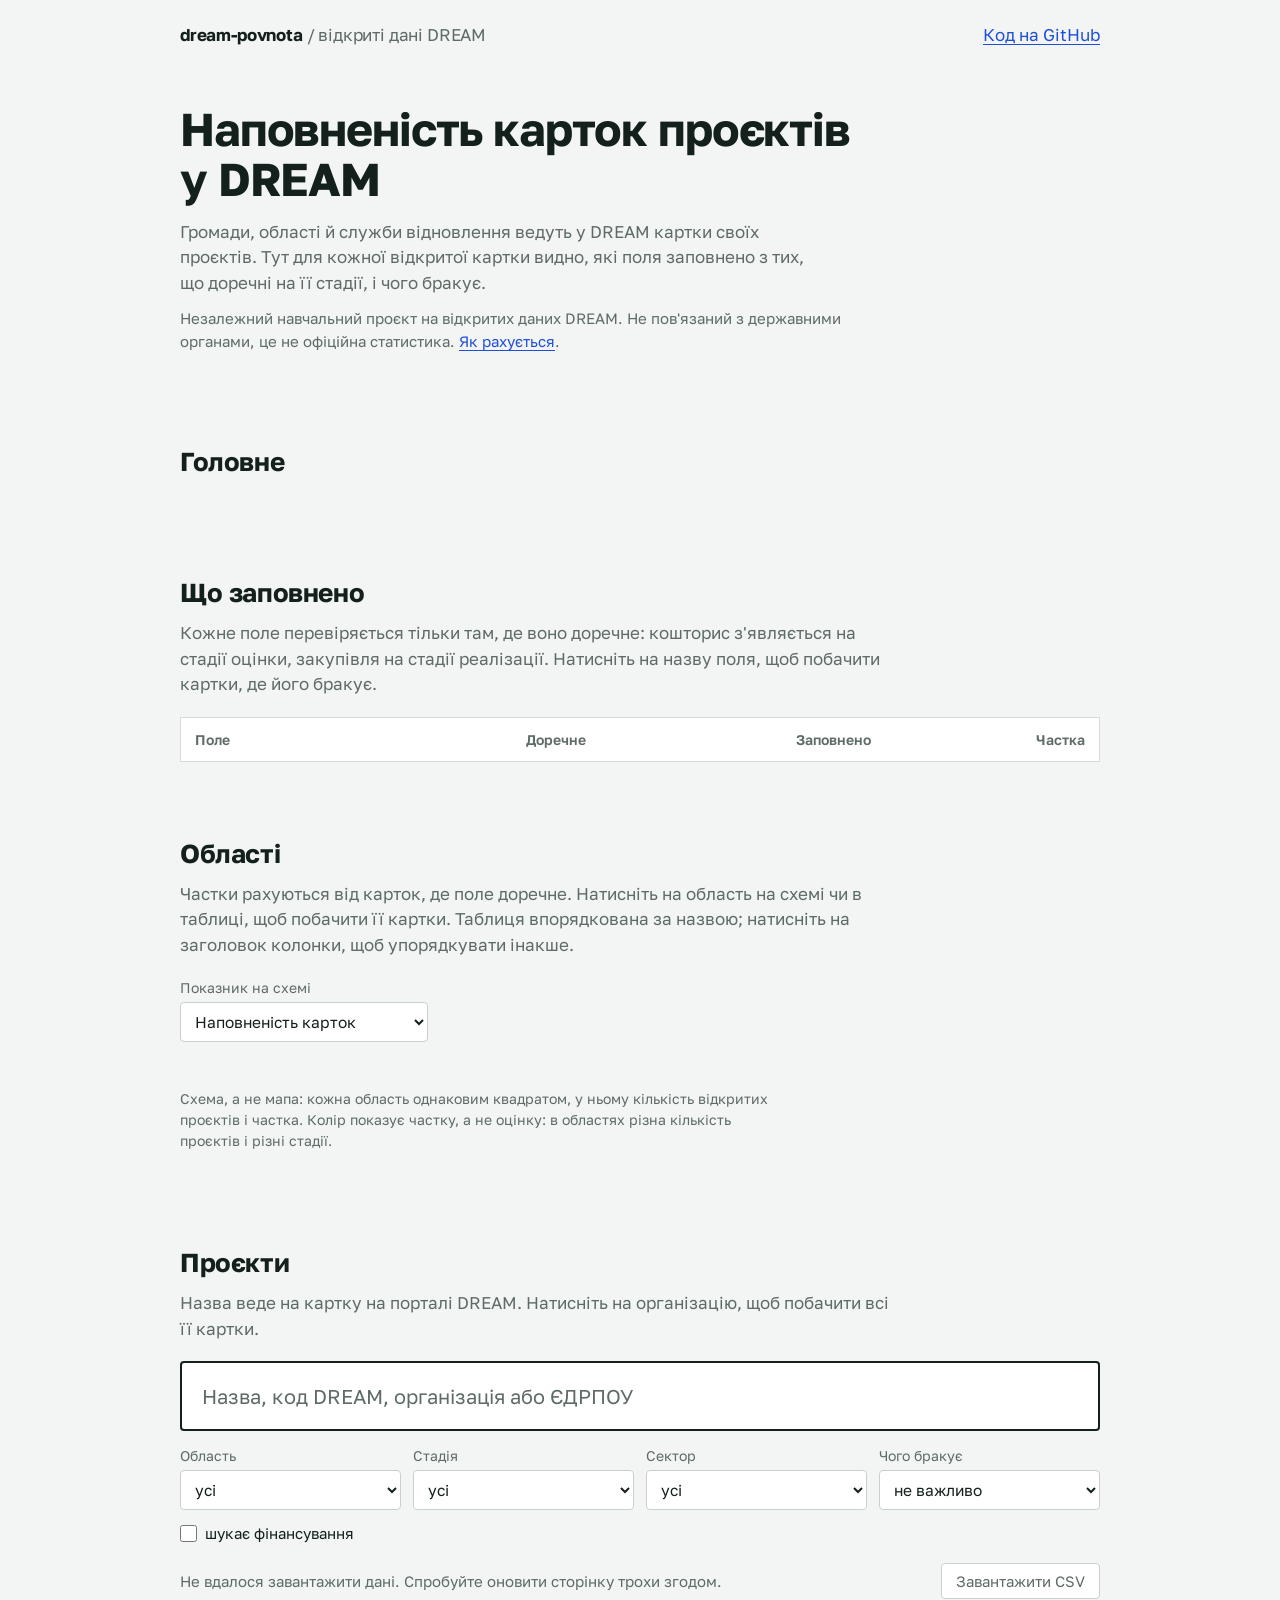
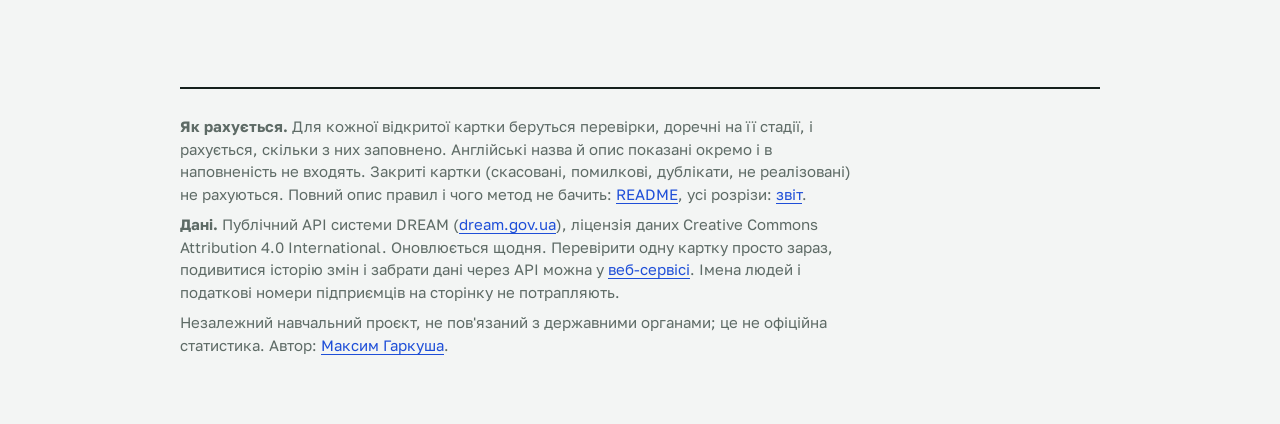
==== commit dbef3b43: "Add link previews for the static page and the service pages" ====
--- a/site/index.html
+++ b/site/index.html
@@ -5,6 +5,20 @@
 <meta name="viewport" content="width=device-width, initial-scale=1">
 <title>dream-povnota: наповненість карток проєктів у DREAM</title>
 <meta name="description" content="Які поля заповнено в картках проєктів відновлення в системі DREAM: за стадіями, областями, секторами й організаціями. Незалежний проєкт на відкритих даних.">
+<meta property="og:type" content="website">
+<meta property="og:locale" content="uk_UA">
+<meta property="og:site_name" content="dream-povnota">
+<meta property="og:title" content="Наповненість карток проєктів у DREAM">
+<meta property="og:description" content="Які поля заповнено в картках проєктів відновлення в системі DREAM: за стадіями, областями, секторами й організаціями. Незалежний проєкт на відкритих даних.">
+<meta property="og:url" content="https://maksym-garkusha.github.io/dream-povnota/">
+<meta property="og:image" content="https://maksym-garkusha.github.io/dream-povnota/og.png">
+<meta property="og:image:width" content="1200">
+<meta property="og:image:height" content="630">
+<meta property="og:image:alt" content="Наповненість карток проєктів у DREAM: які поля заповнено і чого бракує">
+<meta name="twitter:card" content="summary_large_image">
+<meta name="twitter:title" content="Наповненість карток проєктів у DREAM">
+<meta name="twitter:description" content="Які поля заповнено в картках проєктів відновлення в системі DREAM: за стадіями, областями, секторами й організаціями.">
+<meta name="twitter:image" content="https://maksym-garkusha.github.io/dream-povnota/og.png">
 <link rel="icon" href="data:image/svg+xml,%3Csvg xmlns='http://www.w3.org/2000/svg' viewBox='0 0 32 32'%3E%3Crect width='32' height='32' rx='4' fill='%2314201c'/%3E%3Crect x='5' y='9' width='22' height='4' fill='%23fff'/%3E%3Crect x='5' y='15' width='16' height='4' fill='%23fff'/%3E%3Crect x='5' y='21' width='9' height='4' fill='%23f2b705'/%3E%3C/svg%3E">
 <link rel="preconnect" href="https://fonts.googleapis.com">
 <link rel="preconnect" href="https://fonts.gstatic.com" crossorigin>
@@ -315,7 +329,7 @@
 
 <footer>
   <p><b>Як рахується.</b> Для кожної відкритої картки беруться перевірки, доречні на її стадії, і рахується, скільки з них заповнено. Англійські назва й опис показані окремо і в наповненість не входять. Закриті картки (скасовані, помилкові, дублікати, не реалізовані) не рахуються. Повний опис правил і чого метод не бачить: <a href="https://github.com/maksym-garkusha/dream-povnota#як-рахується">README</a>, усі розрізи: <a href="report.md">звіт</a>.</p>
-  <p><b>Дані.</b> Публічний API системи DREAM (<a href="https://dream.gov.ua">dream.gov.ua</a>), ліцензія даних Creative Commons Attribution 4.0 International. Оновлюється щотижня. Імена людей і податкові номери підприємців на сторінку не потрапляють. <span id="generated"></span></p>
+  <p><b>Дані.</b> Публічний API системи DREAM (<a href="https://dream.gov.ua">dream.gov.ua</a>), ліцензія даних Creative Commons Attribution 4.0 International. Оновлюється щодня. Перевірити одну картку просто зараз, подивитися історію змін і забрати дані через API можна у <a href="https://dream-povnota.onrender.com/">веб-сервісі</a>. Імена людей і податкові номери підприємців на сторінку не потрапляють. <span id="generated"></span></p>
   <p>Незалежний навчальний проєкт, не пов'язаний з державними органами; це не офіційна статистика. Автор: <a href="https://github.com/maksym-garkusha">Максим Гаркуша</a>.</p>
 </footer>
 
@@ -354,7 +368,11 @@
 function fullCode(code) { return code.startsWith('DREAM') ? code : 'DREAM-UA-' + code; }
 function shortRegion(title) { return title.replace(/ область$/, '').replace('Автономна Республіка', 'АР'); }
 
-function orgKey(i) { return D.orgs[i][0] || 'i' + i; }
+// в адресі організація за ЄДРПОУ, а без коду за назвою: індекс у data.json міняється з кожним випуском
+function orgKey(i) { return D.orgs[i][0] || 'n:' + D.orgs[i][1]; }
+function orgIndexOf(key) {
+  return key.startsWith('n:') ? D.orgs.findIndex(o => !o[0] && o[1] === key.slice(2)) : D.orgs.findIndex(o => o[0] === key);
+}
 function portalUrl(code) { return PORTAL + encodeURIComponent(code) + '/profile'; }
 // 1 проєкт, 2 проєкти, 5 проєктів
 function plural(n, one, few, many) {
@@ -395,8 +413,7 @@
   const q = norm(state.q);
   let orgIndex = null;
   if (state.org) {
-    orgIndex = state.org.startsWith('i') ? Number(state.org.slice(1)) : D.orgs.findIndex(o => o[0] === state.org);
-    if (!(orgIndex >= 0 && orgIndex < D.orgs.length)) orgIndex = -1;
+    orgIndex = orgIndexOf(state.org);
   }
   return projects.filter(p => matches(p, state, orgIndex) && (!q || p.key.includes(q)));
 }
@@ -444,7 +461,7 @@
 function renderOrgChip() {
   const chip = $('org-chip');
   if (!state.org) { chip.innerHTML = ''; return; }
-  const i = state.org.startsWith('i') ? Number(state.org.slice(1)) : D.orgs.findIndex(o => o[0] === state.org);
+  const i = orgIndexOf(state.org);
   const name = D.orgs[i] ? D.orgs[i][1] : state.org;
   chip.innerHTML = `<span class="chip">Організація: ${esc(name)} <button type="button" aria-label="Прибрати фільтр за організацією">×</button></span>`;
   chip.querySelector('button').addEventListener('click', () => update({ org: '' }));
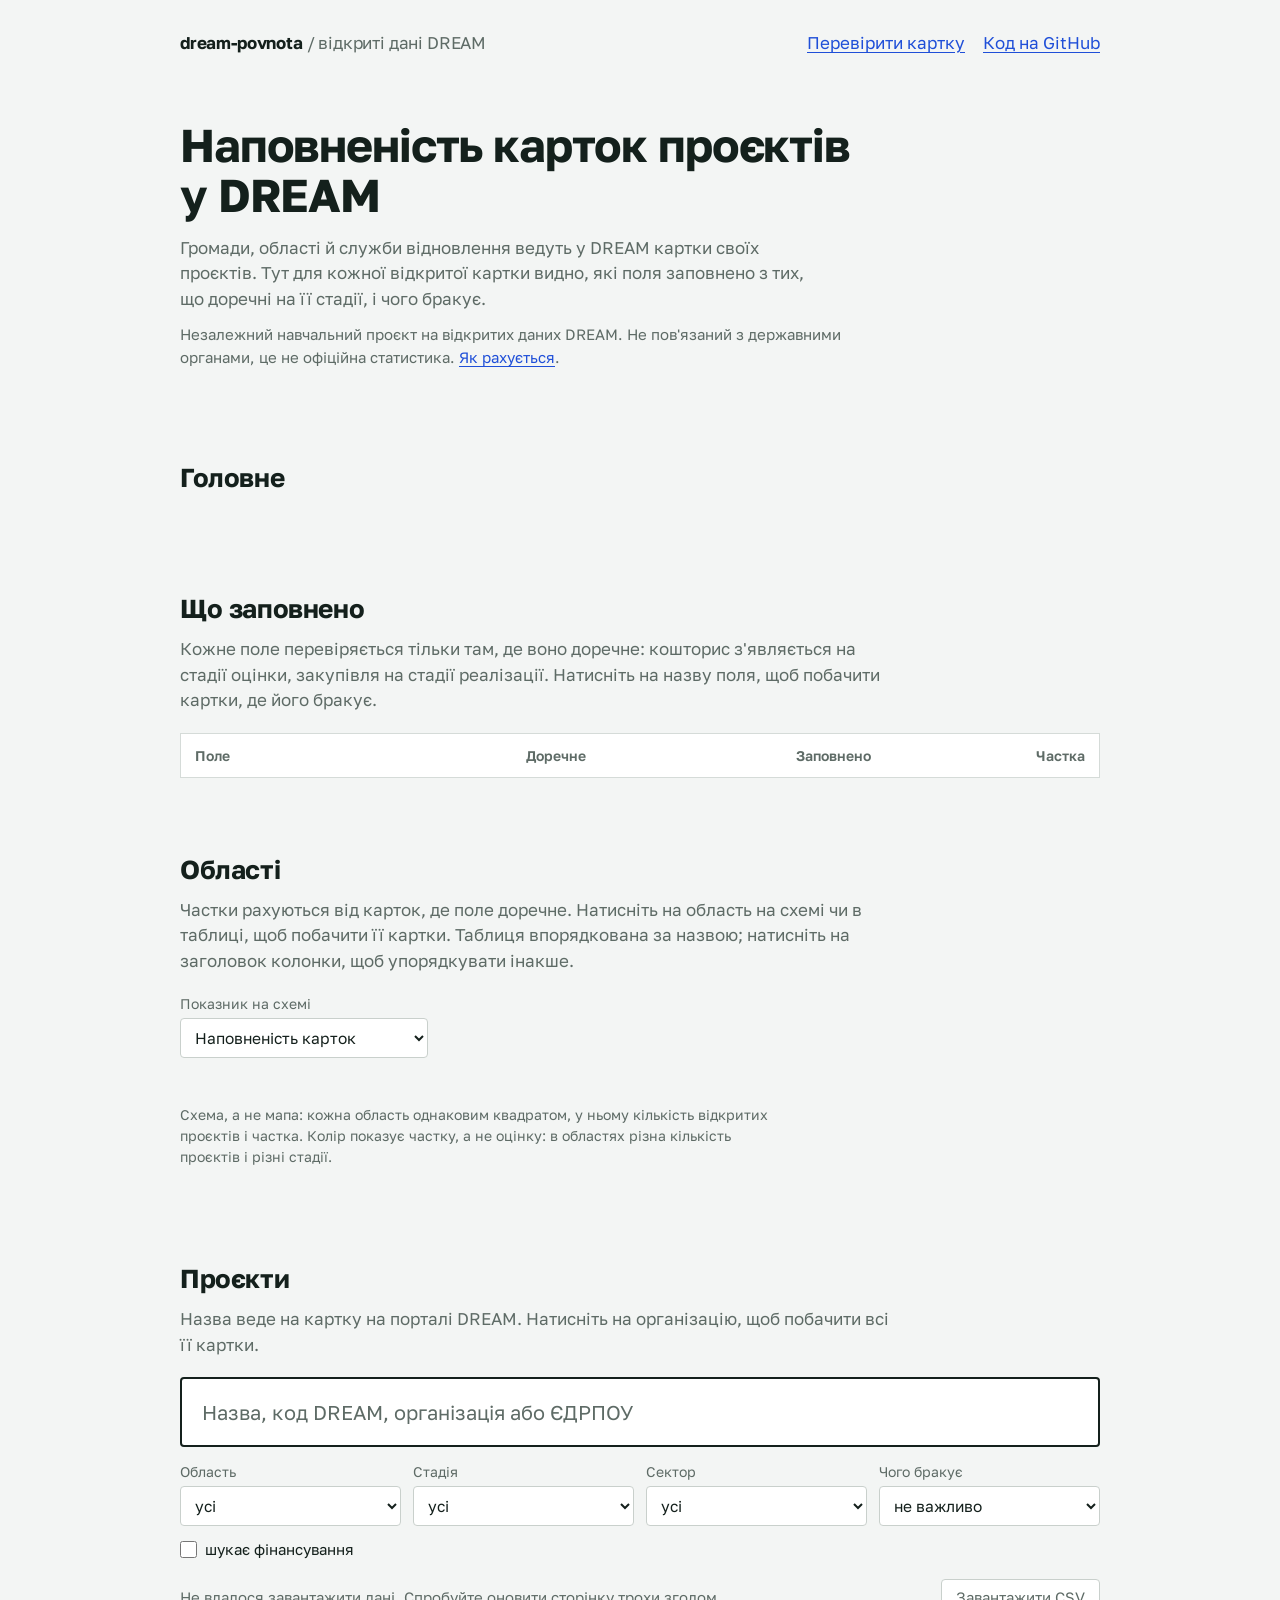
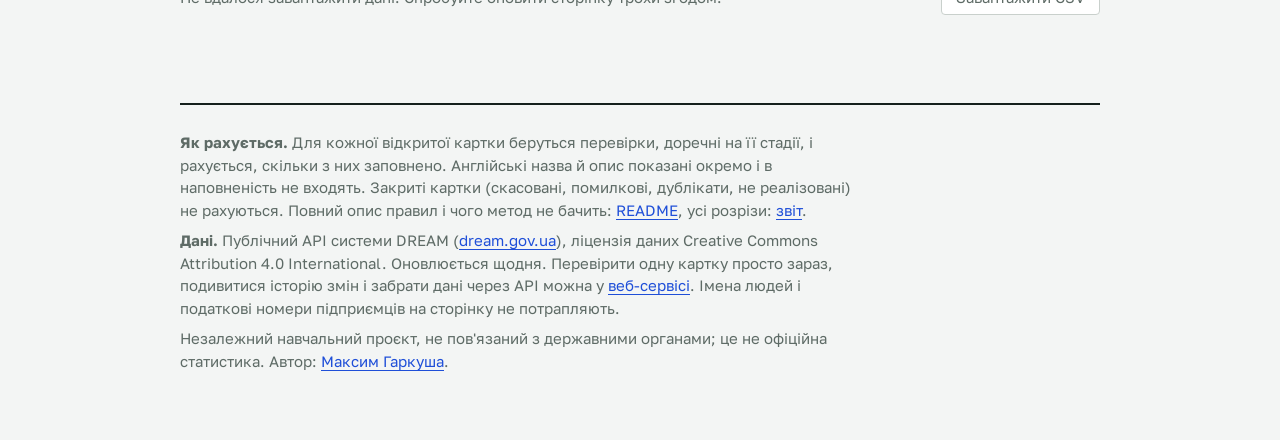
==== commit 2fa5cbb5: "Stack the checks on /about on a phone, link the check from the static page and show its time" ====
--- a/site/index.html
+++ b/site/index.html
@@ -53,6 +53,10 @@
 .wrap { max-width: 960px; margin: 0 auto; padding: 0 20px; }
 
 header.top { display: flex; justify-content: space-between; align-items: baseline; padding: 22px 0 0; }
+header.top { flex-wrap: wrap; gap: 0 24px; }
+.mark { white-space: nowrap; }
+header.top nav { display: flex; flex-wrap: wrap; gap: 0 18px; }
+header.top nav a { padding: 8px 0; }
 .mark { font-weight: 700; letter-spacing: -.01em; }
 .mark i { font-style: normal; color: var(--muted); font-weight: 400; }
 
@@ -153,7 +157,7 @@
 /* «Головне»: короткі висновки з числами, кожен веде до своїх карток */
 #insights-block { margin-top: 56px; }
 .insights { display: grid; grid-template-columns: repeat(2, 1fr); gap: 8px; }
-.insight { background: var(--card); border: 1px solid var(--line); border-left: 4px solid var(--amber); border-radius: 4px; padding: 14px 18px 16px; display: flex; flex-direction: column; gap: 4px; }
+.insight { background: var(--card); border: 1px solid var(--line); border-left: 4px solid var(--off); border-radius: 4px; padding: 14px 18px 16px; display: flex; flex-direction: column; gap: 4px; }
 .insight b { font-size: 28px; line-height: 1.15; letter-spacing: -.02em; font-variant-numeric: tabular-nums; }
 .insight b small { font-size: 15px; font-weight: 400; color: var(--muted); letter-spacing: 0; margin-left: 6px; }
 .insight h3 { font-size: 16.5px; margin: 2px 0 0; line-height: 1.3; }
@@ -256,7 +260,10 @@
 
 <header class="top">
   <div class="mark">dream-povnota <i>/ відкриті дані DREAM</i></div>
-  <a href="https://github.com/maksym-garkusha/dream-povnota">Код на GitHub</a>
+  <nav aria-label="Посилання">
+    <a href="https://dream-povnota.onrender.com/check">Перевірити картку</a>
+    <a href="https://github.com/maksym-garkusha/dream-povnota">Код на GitHub</a>
+  </nav>
 </header>
 
 <main>
@@ -360,6 +367,10 @@
 function num(n) { return n.toLocaleString('uk-UA'); }
 function pct(x) { return (x * 100).toFixed(1).replace('.', ',') + '%'; }
 function date(iso) { return iso ? iso.slice(0, 10).split('-').reverse().join('.') : ''; }
+// час зрізу за Києвом, як на сервісі: без нього різниця в кількості карток між сторінкою й сервісом виглядала б помилкою
+function kyivTime(iso) {
+  return iso ? new Date(iso).toLocaleString('uk-UA', { timeZone: 'Europe/Kyiv', day: '2-digit', month: '2-digit', year: 'numeric', hour: '2-digit', minute: '2-digit' }) + ' за Києвом' : '';
+}
 function bits(n) { let c = 0; for (; n; n &= n - 1) c++; return c; }
 // регістр і апострофи (’ ʼ ' `) не впливають на пошук
 function norm(text) {
@@ -740,7 +751,7 @@
       key: norm([p[1], fullCode(p[0]), org[1], org[0] || ''].join(' '))
     };
   });
-  $('snapshot').textContent = `Зріз від ${date(D.generated)}. `;
+  $('snapshot').textContent = `Зріз від ${kyivTime(D.generated)}. `;
   $('generated').textContent = `Дані на ${date(D.generated)}.`;
   renderFigures();
   renderChecks();
